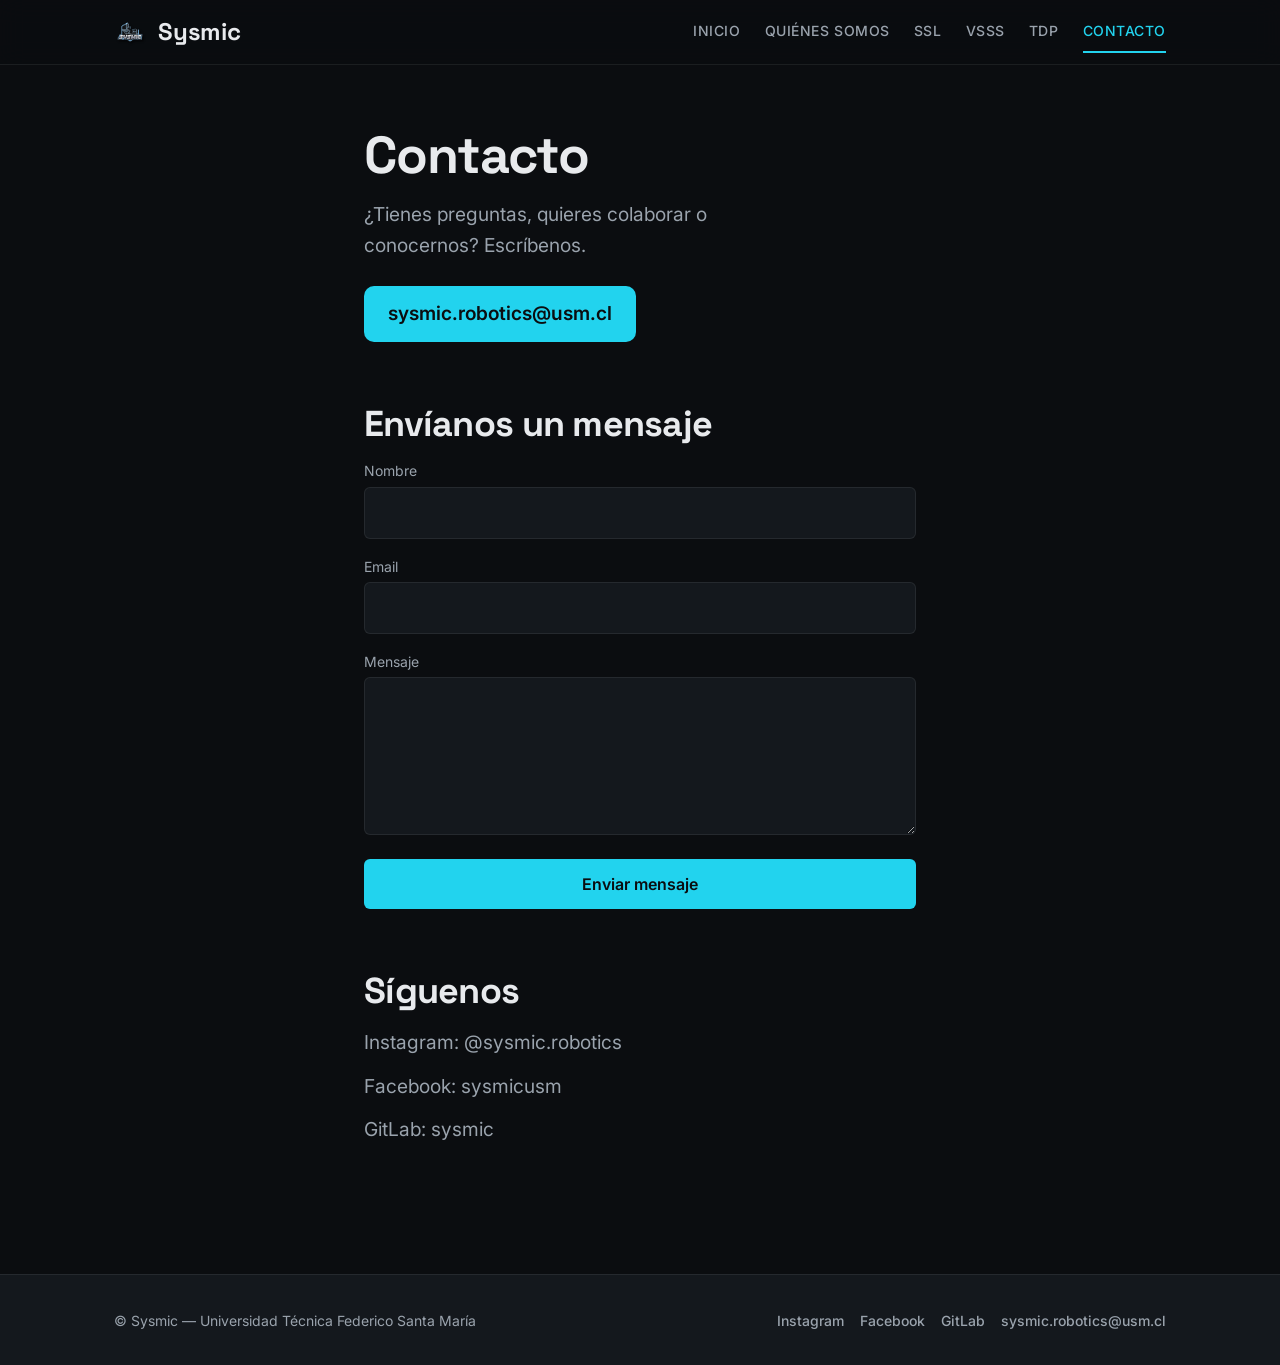
==== contacto.html @ 52ff3a09 "feat: add TDP papers and contact pages TDP cards link the 5 PDFs with download attribute; contact pa" ====
<!DOCTYPE html>
<html lang="es">
<head>
  <meta charset="UTF-8">
  <meta name="viewport" content="width=device-width, initial-scale=1.0">
  <title>Contacto — Sysmic</title>
  <link rel="stylesheet" href="css/base.css">
</head>
<body>

  <a class="skip-link" href="#main">Saltar al contenido</a>

  <header class="site-header" id="site-header">
    <nav class="site-nav" aria-label="Navegación principal">
      <a class="site-nav__brand" href="index.html">
        <img src="assets/img/logo_sysmic.png" alt="" width="32" height="32">
        <span>Sysmic</span>
      </a>
      <button class="site-nav__toggle" type="button" aria-expanded="false" aria-controls="nav-menu">
        <span class="site-nav__toggle-bar"></span>
        <span class="site-nav__toggle-bar"></span>
        <span class="site-nav__toggle-bar"></span>
        <span class="visually-hidden">Abrir menú</span>
      </button>
      <ul class="site-nav__menu" id="nav-menu">
        <li><a href="index.html">Inicio</a></li>
        <li><a href="quienes-somos.html">Quiénes somos</a></li>
        <li><a href="ssl.html">SSL</a></li>
        <li><a href="vsss.html">VSSS</a></li>
        <li><a href="tdp.html">TDP</a></li>
        <li><a href="contacto.html" aria-current="page">Contacto</a></li>
      </ul>
    </nav>
  </header>

  <main id="main" class="container" style="padding-block: var(--space-8) var(--space-6); max-width: 600px;">

    <section style="margin-bottom: var(--space-8);">
      <h1 style="font-size: var(--text-2xl); margin-bottom: var(--space-4);">Contacto</h1>
      <p style="font-size: var(--text-md); color: var(--muted); margin-bottom: var(--space-5);">
        ¿Tienes preguntas, quieres colaborar o conocernos? Escríbenos.
      </p>

      <!-- Correo destacado -->
      <p style="margin-bottom: var(--space-6);">
        <a
          href="mailto:sysmic.robotics@usm.cl"
          style="
            display: inline-block;
            padding: var(--space-3) var(--space-5);
            background: var(--accent);
            color: var(--bg);
            font-weight: 600;
            font-size: var(--text-md);
            text-decoration: none;
            border-radius: var(--radius-md);
          "
        >sysmic.robotics@usm.cl</a>
      </p>
    </section>

    <!-- Formulario -->
    <section style="margin-bottom: var(--space-8);">
      <h2 style="font-size: var(--text-xl); margin-bottom: var(--space-4);">Envíanos un mensaje</h2>
      <!-- TODO: conectar a un servicio como Formspree — formulario SIN backend -->
      <form id="contact-form" style="display: flex; flex-direction: column; gap: var(--space-4);">
        <div>
          <label for="name" style="display: block; font-size: var(--text-sm); color: var(--muted); margin-bottom: var(--space-1);">Nombre</label>
          <input
            type="text"
            id="name"
            name="name"
            required
            style="
              width: 100%;
              padding: var(--space-3);
              background: var(--surface);
              border: 1px solid var(--border-subtle);
              border-radius: var(--radius-sm);
              color: var(--text);
              font-size: var(--text-base);
            "
          >
        </div>
        <div>
          <label for="email" style="display: block; font-size: var(--text-sm); color: var(--muted); margin-bottom: var(--space-1);">Email</label>
          <input
            type="email"
            id="email"
            name="email"
            required
            style="
              width: 100%;
              padding: var(--space-3);
              background: var(--surface);
              border: 1px solid var(--border-subtle);
              border-radius: var(--radius-sm);
              color: var(--text);
              font-size: var(--text-base);
            "
          >
        </div>
        <div>
          <label for="message" style="display: block; font-size: var(--text-sm); color: var(--muted); margin-bottom: var(--space-1);">Mensaje</label>
          <textarea
            id="message"
            name="message"
            rows="5"
            required
            style="
              width: 100%;
              padding: var(--space-3);
              background: var(--surface);
              border: 1px solid var(--border-subtle);
              border-radius: var(--radius-sm);
              color: var(--text);
              font-size: var(--text-base);
              resize: vertical;
            "
          ></textarea>
        </div>
        <button
          type="submit"
          style="
            padding: var(--space-3) var(--space-5);
            background: var(--accent);
            color: var(--bg);
            font-weight: 600;
            font-size: var(--text-base);
            border: none;
            border-radius: var(--radius-sm);
            cursor: pointer;
            transition: opacity var(--dur-fast) var(--ease-out);
          "
        >Enviar mensaje</button>
      </form>
      <p id="form-message" style="display: none; margin-top: var(--space-3); color: var(--accent); font-size: var(--text-sm);"></p>
    </section>

    <!-- Redes sociales -->
    <section>
      <h2 style="font-size: var(--text-xl); margin-bottom: var(--space-4);">Síguenos</h2>
      <ul style="list-style: none; padding: 0; display: flex; flex-direction: column; gap: var(--space-3);">
        <li>
          <a href="https://www.instagram.com/sysmic.robotics/" target="_blank" rel="noopener noreferrer"
             style="color: var(--muted); text-decoration: none; font-size: var(--text-md);">
            Instagram: @sysmic.robotics
          </a>
        </li>
        <li>
          <a href="https://www.facebook.com/sysmicusm/" target="_blank" rel="noopener noreferrer"
             style="color: var(--muted); text-decoration: none; font-size: var(--text-md);">
            Facebook: sysmicusm
          </a>
        </li>
        <li>
          <a href="https://gitlab.com/sysmic" target="_blank" rel="noopener noreferrer"
             style="color: var(--muted); text-decoration: none; font-size: var(--text-md);">
            GitLab: sysmic
          </a>
        </li>
      </ul>
    </section>
  </main>

  <footer class="site-footer">
    <div class="container site-footer__inner">
      <p class="site-footer__brand">© Sysmic — Universidad Técnica Federico Santa María</p>
      <ul class="site-footer__social">
        <li><a href="https://www.instagram.com/sysmic.robotics/" target="_blank" rel="noopener noreferrer">Instagram</a></li>
        <li><a href="https://www.facebook.com/sysmicusm/" target="_blank" rel="noopener noreferrer">Facebook</a></li>
        <li><a href="https://gitlab.com/sysmic" target="_blank" rel="noopener noreferrer">GitLab</a></li>
        <li><a href="mailto:sysmic.robotics@usm.cl">sysmic.robotics@usm.cl</a></li>
      </ul>
    </div>
  </footer>

  <!-- Formulario sin backend: preventDefault + mensaje inline -->
  <script>
    document.getElementById('contact-form').addEventListener('submit', function(e) {
      e.preventDefault();
      var msg = document.getElementById('form-message');
      msg.textContent = 'Envío aún no habilitado. Gracias por tu interés — te contactaremos pronto.';
      msg.style.display = 'block';
    });
  </script>

  <script src="js/nav.js" defer></script>
</body>
</html>
---- css/base.css ----
/* ==========================================================================
   SYSMIC — base.css · Design system del shell compartido
   --------------------------------------------------------------------------
   Tema oscuro tech, acento eléctrico cyan. Tipografía display editorial
   (Space Grotesk) + texto (Inter). CSS artesanal: sin frameworks.
   Este archivo SOLO contiene estilos de shell (nav, footer, tokens,
   utilidades, grilla de auspiciadores). Los estilos por página viven en
   home.css / ssl.css.
   ========================================================================== */

@import url('https://fonts.googleapis.com/css2?family=Inter:wght@400;500;700&family=Space+Grotesk:wght@400;500;700&display=swap');

/* ==========================================================================
   1. Design tokens
   ========================================================================== */

:root {
  /* Color */
  --bg: #0b0d10;
  --surface: #14181d;
  --text: #e8eaed;
  --muted: #9aa3ad;
  --accent: #22d3ee;

  /* Superficies derivadas (siempre vía token, nunca hex suelto) */
  --surface-raised: rgba(232, 234, 237, 0.04);
  --border-subtle: rgba(232, 234, 237, 0.08);
  --nav-bg: rgba(11, 13, 16, 0.72);

  /* Tipografía */
  --font-display: 'Space Grotesk', 'Trebuchet MS', sans-serif;
  --font-body: 'Inter', 'Helvetica Neue', Arial, sans-serif;

  /* Escala tipográfica fluida — display grande editorial */
  --text-sm: 0.875rem;
  --text-base: 1rem;
  --text-md: clamp(1.05rem, 0.98rem + 0.35vw, 1.2rem);
  --text-lg: clamp(1.25rem, 1.12rem + 0.65vw, 1.5rem);
  --text-xl: clamp(1.6rem, 1.32rem + 1.4vw, 2.25rem);
  --text-2xl: clamp(2rem, 1.5rem + 2.4vw, 3.25rem);
  --text-display: clamp(2.75rem, 1.8rem + 5vw, 5.5rem);

  --leading-tight: 1.05;
  --leading-snug: 1.25;
  --leading-body: 1.65;

  /* Espaciado (base 4px) */
  --space-1: 0.25rem;
  --space-2: 0.5rem;
  --space-3: 0.75rem;
  --space-4: 1rem;
  --space-5: 1.5rem;
  --space-6: 2rem;
  --space-7: 3rem;
  --space-8: 4rem;
  --space-9: 6rem;

  /* Forma y movimiento */
  --radius-sm: 6px;
  --radius-md: 10px;
  --radius-lg: 16px;
  --ease-out: cubic-bezier(0.22, 1, 0.36, 1);
  --dur-fast: 160ms;
  --dur-slow: 420ms;

  /* Layout */
  --container-max: 1100px;
  --nav-h: 64px;
}

/* ==========================================================================
   2. Reset básico
   ========================================================================== */

*,
*::before,
*::after {
  box-sizing: border-box;
}

* {
  margin: 0;
}

html {
  scroll-behavior: smooth;
  -webkit-text-size-adjust: 100%;
}

body {
  min-height: 100vh;
  background: var(--bg);
  color: var(--text);
  font-family: var(--font-body);
  font-size: var(--text-base);
  line-height: var(--leading-body);
  -webkit-font-smoothing: antialiased;
  /* El header es fixed: el contenido arranca bajo la barra.
     home.css puede anularlo para el efecto cover-to-fixed-header. */
  padding-top: var(--nav-h);
}

img,
picture,
svg,
video {
  display: block;
  max-width: 100%;
}

input,
button,
textarea,
select {
  font: inherit;
  color: inherit;
}

h1,
h2,
h3,
h4 {
  font-family: var(--font-display);
  font-weight: 700;
  line-height: var(--leading-tight);
  letter-spacing: -0.02em;
  text-wrap: balance;
}

p {
  text-wrap: pretty;
}

a {
  color: inherit;
}

::selection {
  background: var(--accent);
  color: var(--bg);
}

/* ==========================================================================
   3. Utilidades
   ========================================================================== */

.container {
  width: 100%;
  max-width: var(--container-max);
  margin-inline: auto;
  padding-inline: var(--space-5);
}

.visually-hidden {
  position: absolute !important;
  width: 1px;
  height: 1px;
  padding: 0;
  margin: -1px;
  overflow: hidden;
  clip: rect(0 0 0 0);
  white-space: nowrap;
  border: 0;
}

.skip-link {
  position: absolute;
  top: var(--space-2);
  left: var(--space-2);
  z-index: 100;
  padding: var(--space-2) var(--space-4);
  background: var(--accent);
  color: var(--bg);
  font-weight: 700;
  border-radius: var(--radius-sm);
  transform: translateY(-200%);
  transition: transform var(--dur-fast) var(--ease-out);
}

.skip-link:focus-visible {
  transform: translateY(0);
}

/* ==========================================================================
   4. Header / Nav — barra fija translúcida
   ========================================================================== */

.site-header {
  position: fixed;
  inset: 0 0 auto 0;
  z-index: 50;
  background: var(--nav-bg);
  -webkit-backdrop-filter: blur(14px) saturate(140%);
  backdrop-filter: blur(14px) saturate(140%);
  border-bottom: 1px solid var(--border-subtle);
}

.site-nav {
  display: flex;
  align-items: center;
  justify-content: space-between;
  gap: var(--space-4);
  height: var(--nav-h);
  max-width: var(--container-max);
  margin-inline: auto;
  padding-inline: var(--space-5);
}

.site-nav__brand {
  display: inline-flex;
  align-items: center;
  gap: var(--space-3);
  font-family: var(--font-display);
  font-size: var(--text-lg);
  font-weight: 700;
  letter-spacing: -0.01em;
  text-decoration: none;
}

.site-nav__brand img {
  width: 32px;
  height: 32px;
  object-fit: contain;
}

/* Lista de navegación — horizontal en desktop */
.site-nav__menu {
  display: flex;
  align-items: center;
  gap: var(--space-5);
  list-style: none;
  padding: 0;
}

.site-nav__menu a {
  display: inline-block;
  padding: var(--space-2) 0;
  color: var(--muted);
  font-size: var(--text-sm);
  font-weight: 500;
  letter-spacing: 0.04em;
  text-transform: uppercase;
  text-decoration: none;
  border-bottom: 2px solid transparent;
  transition: color var(--dur-slow) var(--ease-out),
    border-color var(--dur-slow) var(--ease-out);
}

.site-nav__menu a:hover {
  color: var(--text);
}

/* Link activo — la página marca aria-current="page" */
.site-nav__menu a[aria-current='page'] {
  color: var(--accent);
  border-bottom-color: var(--accent);
}

/* ==========================================================================
   5. Botón hamburguesa — 3 barras solo-CSS
   Oculto en desktop; visible solo con JS disponible en móvil
   (progressive enhancement: sin JS el menú es lista estática).
   ========================================================================== */

.site-nav__toggle {
  position: relative;
  display: none;
  flex-direction: column;
  justify-content: center;
  gap: 5px;
  width: 44px;
  height: 44px;
  padding: 10px;
  background: transparent;
  border: 1px solid var(--border-subtle);
  border-radius: var(--radius-sm);
  cursor: pointer;
}

.site-nav__toggle-bar {
  display: block;
  width: 100%;
  height: 2px;
  background: var(--text);
  border-radius: 1px;
  transition: transform var(--dur-slow) var(--ease-out),
    opacity var(--dur-fast) var(--ease-out);
}

/* Barras → X cuando el menú está abierto */
.nav-open .site-nav__toggle-bar:nth-child(1) {
  transform: translateY(7px) rotate(45deg);
}

.nav-open .site-nav__toggle-bar:nth-child(2) {
  opacity: 0;
}

.nav-open .site-nav__toggle-bar:nth-child(3) {
  transform: translateY(-7px) rotate(-45deg);
}

/* ==========================================================================
   6. Menú móvil (≤768px)
   - SIN JS (html sin .js): header estático y menú como lista vertical
     siempre visible → sitio 100% navegable sin JavaScript.
   - CON JS (html.js): botón hamburguesa + panel desplegable colapsado
     por defecto; body.nav-open lo despliega.
   ========================================================================== */

@media (max-width: 768px) {
  /* --- Fallback sin JS: todo visible, flujo normal --- */
  html:not(.js) .site-header {
    position: static;
  }

  html:not(.js) body {
    padding-top: 0;
  }

  html:not(.js) .site-nav {
    height: auto;
    flex-direction: column;
    align-items: flex-start;
    padding-block: var(--space-4);
  }

  html:not(.js) .site-nav__menu {
    flex-direction: column;
    align-items: flex-start;
    gap: var(--space-2);
    width: 100%;
    margin-top: var(--space-4);
  }

  /* --- Con JS: hamburguesa + panel desplegable --- */
  html.js .site-nav__toggle {
    display: flex;
  }

  html.js .site-nav__menu {
    position: absolute;
    top: var(--nav-h);
    left: 0;
    right: 0;
    flex-direction: column;
    align-items: stretch;
    gap: 0;
    padding: var(--space-3) var(--space-5) var(--space-5);
    background: var(--nav-bg);
    -webkit-backdrop-filter: blur(14px) saturate(140%);
    backdrop-filter: blur(14px) saturate(140%);
    border-bottom: 1px solid var(--border-subtle);
    opacity: 0;
    transform: translateY(-8px);
    visibility: hidden;
    transition: opacity var(--dur-slow) var(--ease-out),
      transform var(--dur-slow) var(--ease-out),
      visibility 0s linear var(--dur-slow);
  }

  html.js .nav-open .site-nav__menu {
    opacity: 1;
    transform: translateY(0);
    visibility: visible;
    transition: opacity var(--dur-slow) var(--ease-out),
      transform var(--dur-slow) var(--ease-out);
  }

  html.js .site-nav__menu a {
    display: block;
    padding: var(--space-3) 0;
    font-size: var(--text-md);
    border-bottom: 1px solid var(--border-subtle);
  }

  html.js .site-nav__menu li:last-child a {
    border-bottom: none;
  }
}

/* ==========================================================================
   7. Footer
   ========================================================================== */

.site-footer {
  background: var(--surface);
  border-top: 1px solid var(--border-subtle);
  margin-top: var(--space-9);
}

.site-footer__inner {
  display: flex;
  flex-wrap: wrap;
  align-items: center;
  justify-content: space-between;
  gap: var(--space-4);
  padding-block: var(--space-6);
}

.site-footer__brand {
  color: var(--muted);
  font-size: var(--text-sm);
}

.site-footer__social {
  display: flex;
  flex-wrap: wrap;
  gap: var(--space-4);
  list-style: none;
  padding: 0;
}

.site-footer__social a {
  color: var(--muted);
  font-size: var(--text-sm);
  font-weight: 500;
  text-decoration: none;
  border-bottom: 1px solid transparent;
  transition: color var(--dur-slow) var(--ease-out),
    border-color var(--dur-slow) var(--ease-out);
}

.site-footer__social a:hover {
  color: var(--accent);
  border-bottom-color: var(--accent);
}

@media (max-width: 600px) {
  .site-footer__inner {
    flex-direction: column;
    align-items: flex-start;
  }
}

/* ==========================================================================
   8. Grilla de auspiciadores
   ========================================================================== */

.sponsors-grid {
  display: grid;
  grid-template-columns: repeat(auto-fit, minmax(160px, 1fr));
  gap: var(--space-4);
  list-style: none;
  padding: 0;
}

.sponsors-grid > * {
  display: flex;
  flex-direction: column;
  align-items: center;
  justify-content: center;
  gap: var(--space-3);
  padding: var(--space-5);
  background: var(--surface-raised);
  border: 1px solid var(--border-subtle);
  border-radius: var(--radius-md);
  text-align: center;
}

.sponsors-grid img {
  max-height: 72px;
  object-fit: contain;
}

.sponsors-grid figcaption,
.sponsors-grid .sponsors-grid__name {
  color: var(--muted);
  font-size: var(--text-sm);
}

/* ==========================================================================
   9. Accesibilidad — foco visible en TODO interactivo
   ========================================================================== */

:focus-visible {
  outline: 2px solid var(--accent);
  outline-offset: 2px;
}

a:focus-visible,
button:focus-visible,
input:focus-visible,
textarea:focus-visible,
select:focus-visible,
summary:focus-visible,
[tabindex]:focus-visible {
  outline: 2px solid var(--accent);
  outline-offset: 2px;
  border-radius: var(--radius-sm);
}

/* ==========================================================================
   10. Movimiento reducido — anula transiciones/animaciones decorativas
   ========================================================================== */

@media (prefers-reduced-motion: reduce) {
  html {
    scroll-behavior: auto;
  }

  *,
  *::before,
  *::after {
    animation-duration: 0.01ms !important;
    animation-iteration-count: 1 !important;
    transition-duration: 0.01ms !important;
    scroll-behavior: auto !important;
  }
}

/* ==========================================================================
   CANONICAL SHELL MARKUP
   --------------------------------------------------------------------------
   BLOQUE ÚNICO DE REFERENCIA: las 6 páginas (index.html, quienes-somos.html,
   ssl.html, vsss.html, tdp.html, contacto.html) duplican este markup VERBATIM.

   Reglas al pegar:
   1. El skip-link va como PRIMER hijo de <body>.
   2. <header id="site-header"> va inmediatamente después del skip-link.
   3. Cambiar SOLO el atributo aria-current="page" al link de la página actual
      (quitarlo de los demás links: solo UNO lo lleva).
   4. <main id="main"> recibe el contenido de cada página (entre header y footer).
   5. El <footer> cierra el documento antes del script.
   6. Cargar el script SIEMPRE con defer antes de </body>:
        <script src="js/nav.js" defer></script>
   7. En index.html, css/home.css añade sus propios overrides (p. ej.
      body { padding-top: 0 } para el cover); NO modificar este bloque.
   ==========================================================================

   <!-- COPIAR DESDE AQUÍ (dentro de <body>) -->

   <a class="skip-link" href="#main">Saltar al contenido</a>

   <header class="site-header" id="site-header">
     <nav class="site-nav" aria-label="Navegación principal">
       <a class="site-nav__brand" href="index.html">
         <img src="assets/img/logo_sysmic.png" alt="" width="32" height="32">
         <span>Sysmic</span>
       </a>
       <button class="site-nav__toggle" type="button" aria-expanded="false" aria-controls="nav-menu">
         <span class="site-nav__toggle-bar"></span>
         <span class="site-nav__toggle-bar"></span>
         <span class="site-nav__toggle-bar"></span>
         <span class="visually-hidden">Abrir menú</span>
       </button>
       <ul class="site-nav__menu" id="nav-menu">
         <li><a href="index.html" aria-current="page">Inicio</a></li>
         <li><a href="quienes-somos.html">Quiénes somos</a></li>
         <li><a href="ssl.html">SSL</a></li>
         <li><a href="vsss.html">VSSS</a></li>
         <li><a href="tdp.html">TDP</a></li>
         <li><a href="contacto.html">Contacto</a></li>
       </ul>
     </nav>
   </header>

   <main id="main">
     <!-- Contenido propio de cada página -->
   </main>

   <footer class="site-footer">
     <div class="container site-footer__inner">
       <p class="site-footer__brand">© Sysmic — Universidad Técnica Federico Santa María</p>
       <ul class="site-footer__social">
         <li><a href="https://www.instagram.com/sysmic.robotics/" target="_blank" rel="noopener noreferrer">Instagram</a></li>
         <li><a href="https://www.facebook.com/sysmicusm/" target="_blank" rel="noopener noreferrer">Facebook</a></li>
         <li><a href="https://gitlab.com/sysmic" target="_blank" rel="noopener noreferrer">GitLab</a></li>
         <li><a href="mailto:sysmic.robotics@usm.cl">sysmic.robotics@usm.cl</a></li>
       </ul>
     </div>
   </footer>

   <script src="js/nav.js" defer></script>

   <!-- COPIAR HASTA AQUÍ -->
   ========================================================================== */
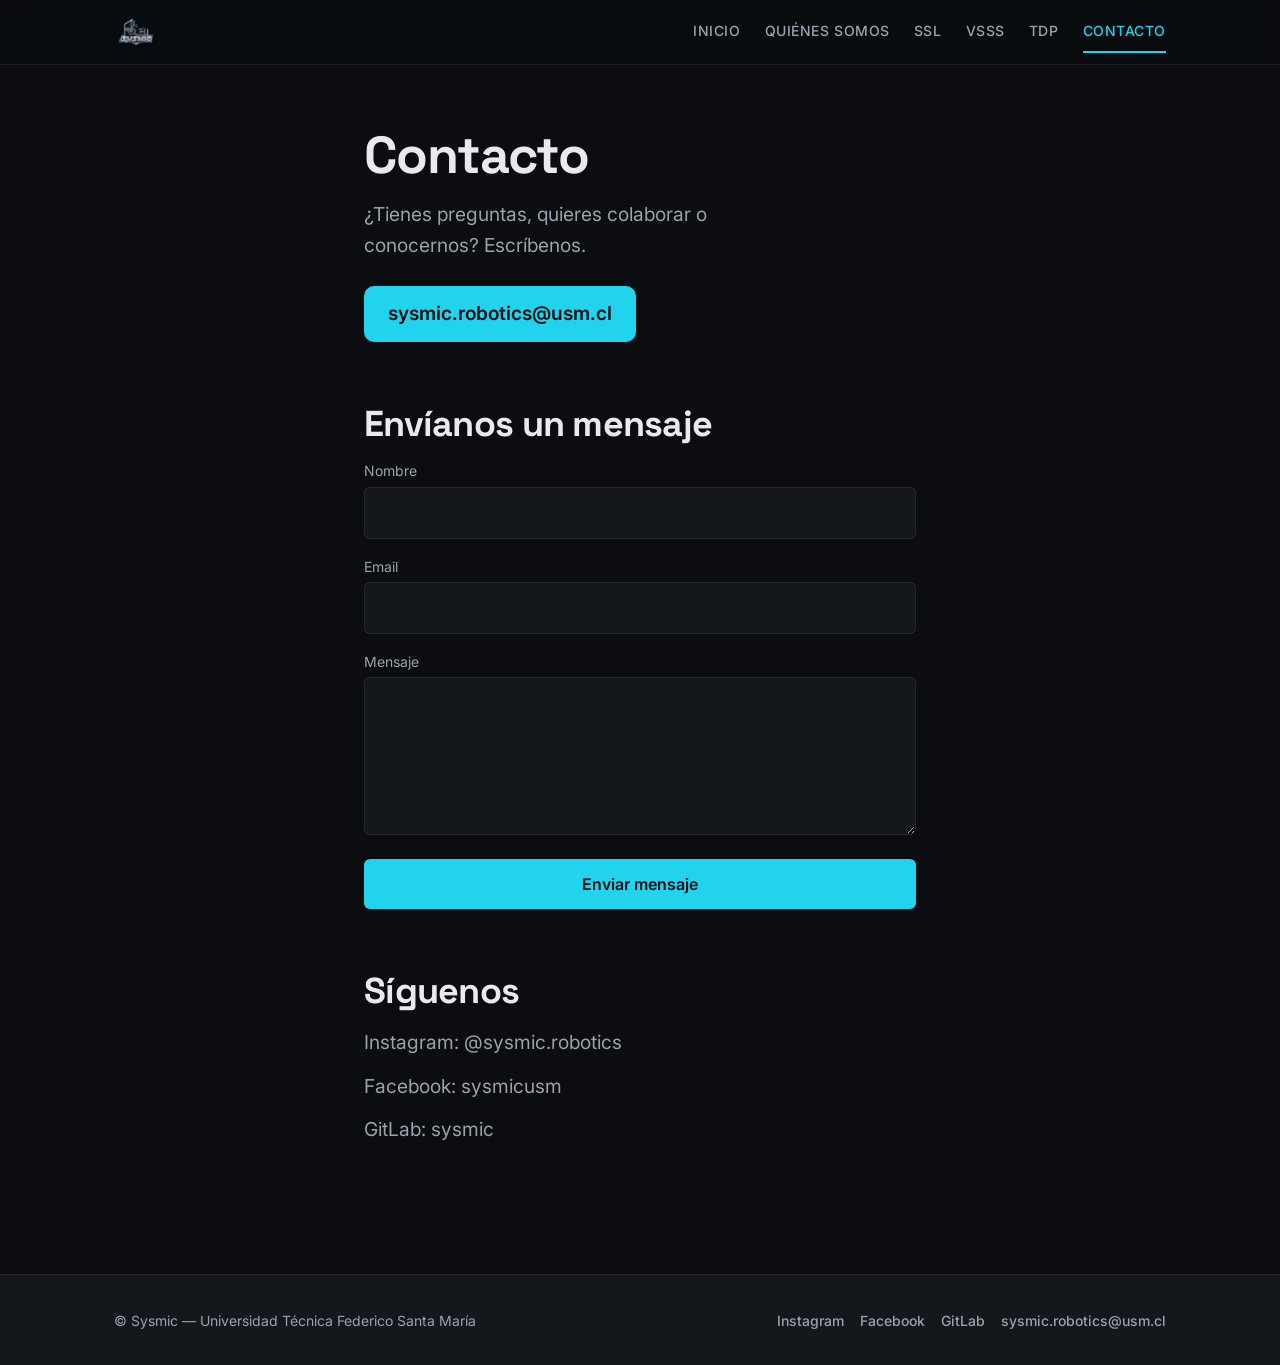
==== commit 10c5a6a2: "feat: replace nav brand text with Sysmic logo at 44px Ultraworked with [Sisyphus](https://github.com" ====
--- a/contacto.html
+++ b/contacto.html
@@ -13,8 +13,7 @@
   <header class="site-header" id="site-header">
     <nav class="site-nav" aria-label="Navegación principal">
       <a class="site-nav__brand" href="index.html">
-        <img src="assets/img/logo_sysmic.png" alt="" width="32" height="32">
-        <span>Sysmic</span>
+        <img src="assets/img/logo_sysmic.png" alt="Sysmic" width="44" height="44">
       </a>
       <button class="site-nav__toggle" type="button" aria-expanded="false" aria-controls="nav-menu">
         <span class="site-nav__toggle-bar"></span>
--- a/css/base.css
+++ b/css/base.css
@@ -218,8 +218,8 @@
 }
 
 .site-nav__brand img {
-  width: 32px;
-  height: 32px;
+  width: 44px;
+  height: 44px;
   object-fit: contain;
 }
 
@@ -534,10 +534,9 @@
 
    <header class="site-header" id="site-header">
      <nav class="site-nav" aria-label="Navegación principal">
-       <a class="site-nav__brand" href="index.html">
-         <img src="assets/img/logo_sysmic.png" alt="" width="32" height="32">
-         <span>Sysmic</span>
-       </a>
+        <a class="site-nav__brand" href="index.html">
+          <img src="assets/img/logo_sysmic.png" alt="Sysmic" width="44" height="44">
+        </a>
        <button class="site-nav__toggle" type="button" aria-expanded="false" aria-controls="nav-menu">
          <span class="site-nav__toggle-bar"></span>
          <span class="site-nav__toggle-bar"></span>
